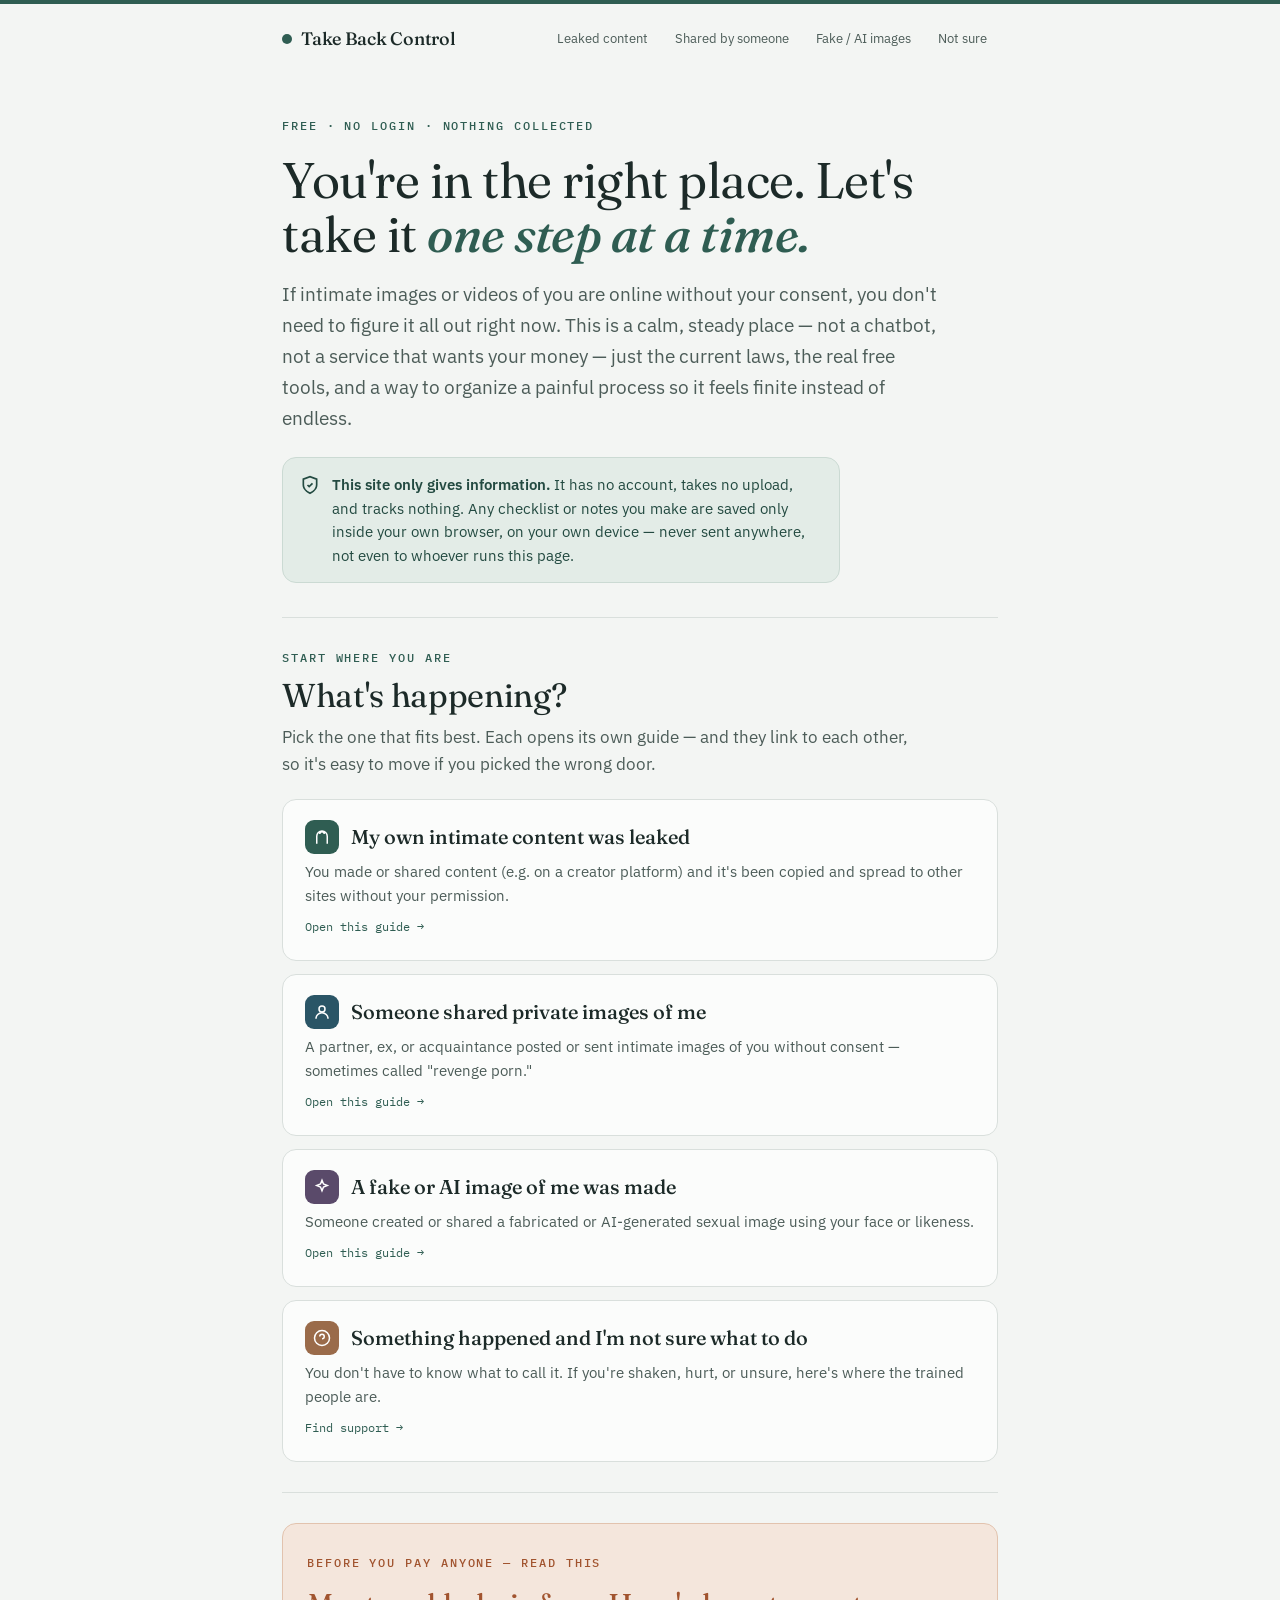
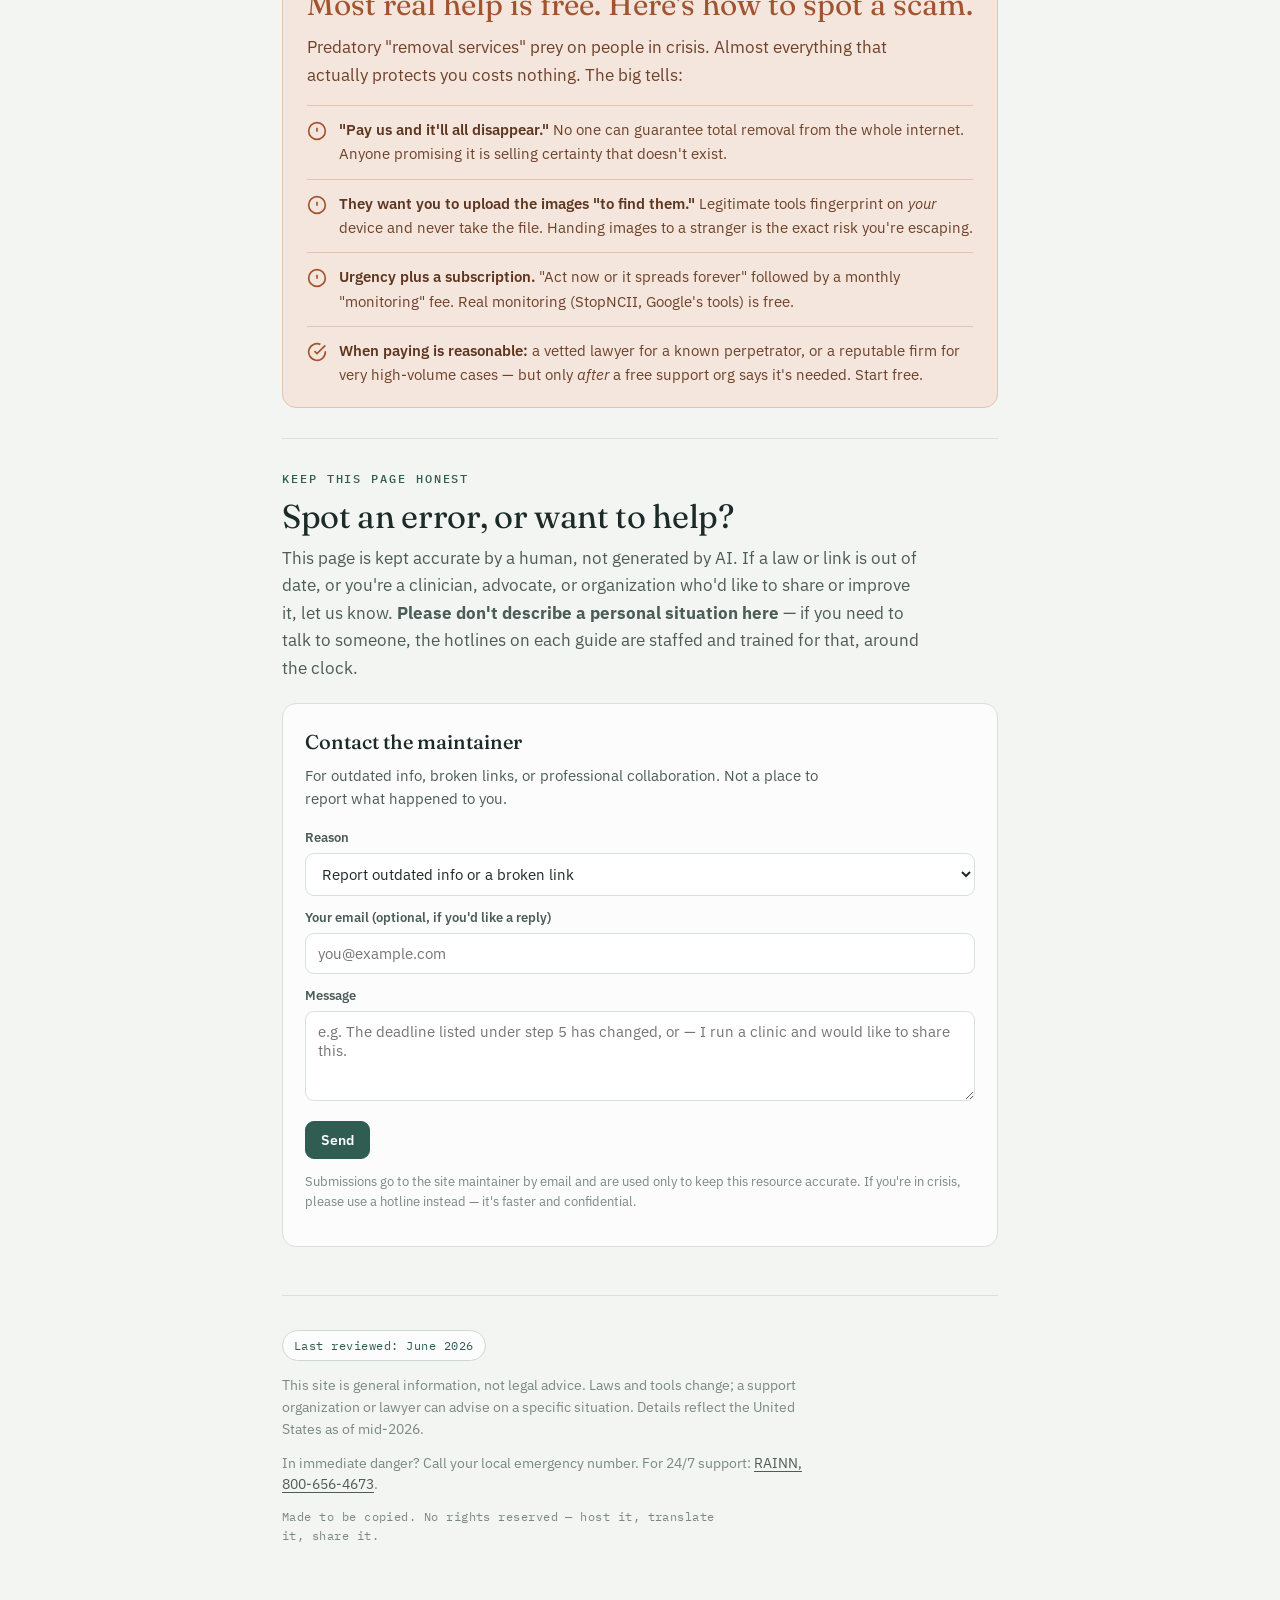
==== index.html @ c0b10c97 "Add files via upload" ====
<!DOCTYPE html>
<html lang="en">
<head>
<meta charset="UTF-8">
<meta name="viewport" content="width=device-width, initial-scale=1.0">
<title>Take Back Control — Free help removing intimate images shared without consent</title>
<meta name="description" content="A calm, free, no-login place to find current resources, the latest laws, and a way to organize the removal of intimate images shared without your consent. No data collected.">
<link rel="preconnect" href="https://fonts.googleapis.com">
<link rel="preconnect" href="https://fonts.gstatic.com" crossorigin>
<link href="https://fonts.googleapis.com/css2?family=Fraunces:opsz,wght@9..144,380;9..144,500;9..144,600&family=IBM+Plex+Sans:wght@400;500;600&family=IBM+Plex+Mono:wght@400;500&display=swap" rel="stylesheet">
<link rel="stylesheet" href="style.css">
<style>:root{--accent:#2F5D52}</style>
</head>
<body data-page="hub">
<div class="topstripe"></div>
<div class="wrap">

  <nav class="nav">
    <a class="brand" href="index.html"><span class="dot"></span>Take Back Control</a>
    <div class="navlinks">
      <a href="leaked.html">Leaked content</a>
      <a href="shared.html">Shared by someone</a>
      <a href="deepfake.html">Fake / AI images</a>
      <a href="not-sure.html">Not sure</a>
    </div>
  </nav>

  <header class="hero">
    <span class="eyebrow">Free · No login · Nothing collected</span>
    <h1>You're in the right place. Let's take it <em>one step at a time.</em></h1>
    <p class="lead">If intimate images or videos of you are online without your consent, you don't need to figure it all out right now. This is a calm, steady place — not a chatbot, not a service that wants your money — just the current laws, the real free tools, and a way to organize a painful process so it feels finite instead of endless.</p>
    <div class="privacy-badge">
      <svg width="20" height="20" viewBox="0 0 24 24" fill="none" stroke="currentColor" stroke-width="2"><path d="M12 22s8-4 8-10V5l-8-3-8 3v7c0 6 8 10 8 10z"/><path d="M9 12l2 2 4-4"/></svg>
      <div><b>This site only gives information.</b> It has no account, takes no upload, and tracks nothing. Any checklist or notes you make are saved only inside your own browser, on your own device — never sent anywhere, not even to whoever runs this page.</div>
    </div>
  </header>

  <hr class="divider">

  <section>
    <div class="sec-head">
      <span class="eyebrow">Start where you are</span>
      <h2>What's happening?</h2>
      <p>Pick the one that fits best. Each opens its own guide — and they link to each other, so it's easy to move if you picked the wrong door.</p>
    </div>
    <div class="doors">

      <a class="door" href="leaked.html">
        <div class="d-top">
          <span class="d-stripe" style="background:#2F5D52">
            <svg width="18" height="18" viewBox="0 0 24 24" fill="none" stroke="currentColor" stroke-width="2"><path d="M15 8a3 3 0 10-6 0M5 21V11a7 7 0 0114 0v10"/></svg>
          </span>
          <h3>My own intimate content was leaked</h3>
        </div>
        <p>You made or shared content (e.g. on a creator platform) and it's been copied and spread to other sites without your permission.</p>
        <span class="go">Open this guide →</span>
      </a>

      <a class="door" href="shared.html">
        <div class="d-top">
          <span class="d-stripe" style="background:#2A5566">
            <svg width="18" height="18" viewBox="0 0 24 24" fill="none" stroke="currentColor" stroke-width="2"><circle cx="12" cy="8" r="4"/><path d="M4 21a8 8 0 0116 0"/></svg>
          </span>
          <h3>Someone shared private images of me</h3>
        </div>
        <p>A partner, ex, or acquaintance posted or sent intimate images of you without consent — sometimes called "revenge porn."</p>
        <span class="go">Open this guide →</span>
      </a>

      <a class="door" href="deepfake.html">
        <div class="d-top">
          <span class="d-stripe" style="background:#5A4A6A">
            <svg width="18" height="18" viewBox="0 0 24 24" fill="none" stroke="currentColor" stroke-width="2"><path d="M12 3l2 5 5 2-5 2-2 5-2-5-5-2 5-2z"/></svg>
          </span>
          <h3>A fake or AI image of me was made</h3>
        </div>
        <p>Someone created or shared a fabricated or AI-generated sexual image using your face or likeness.</p>
        <span class="go">Open this guide →</span>
      </a>

      <a class="door" href="not-sure.html">
        <div class="d-top">
          <span class="d-stripe" style="background:#9A6B4A">
            <svg width="18" height="18" viewBox="0 0 24 24" fill="none" stroke="currentColor" stroke-width="2"><path d="M12 17h.01M12 13a3 3 0 10-3-3"/><circle cx="12" cy="12" r="10"/></svg>
          </span>
          <h3>Something happened and I'm not sure what to do</h3>
        </div>
        <p>You don't have to know what to call it. If you're shaken, hurt, or unsure, here's where the trained people are.</p>
        <span class="go">Find support →</span>
      </a>

    </div>
  </section>

  <hr class="divider">

  <section>
    <div class="scam">
      <span class="eyebrow">Before you pay anyone — read this</span>
      <h2>Most real help is free. Here's how to spot a scam.</h2>
      <p>Predatory "removal services" prey on people in crisis. Almost everything that actually protects you costs nothing. The big tells:</p>
      <div class="flag">
        <svg width="20" height="20" viewBox="0 0 24 24" fill="none" stroke="currentColor" stroke-width="2"><circle cx="12" cy="12" r="10"/><path d="M12 8v5M12 16h.01"/></svg>
        <span><b>"Pay us and it'll all disappear."</b> No one can guarantee total removal from the whole internet. Anyone promising it is selling certainty that doesn't exist.</span>
      </div>
      <div class="flag">
        <svg width="20" height="20" viewBox="0 0 24 24" fill="none" stroke="currentColor" stroke-width="2"><circle cx="12" cy="12" r="10"/><path d="M12 8v5M12 16h.01"/></svg>
        <span><b>They want you to upload the images "to find them."</b> Legitimate tools fingerprint on <i>your</i> device and never take the file. Handing images to a stranger is the exact risk you're escaping.</span>
      </div>
      <div class="flag">
        <svg width="20" height="20" viewBox="0 0 24 24" fill="none" stroke="currentColor" stroke-width="2"><circle cx="12" cy="12" r="10"/><path d="M12 8v5M12 16h.01"/></svg>
        <span><b>Urgency plus a subscription.</b> "Act now or it spreads forever" followed by a monthly "monitoring" fee. Real monitoring (StopNCII, Google's tools) is free.</span>
      </div>
      <div class="flag">
        <svg width="20" height="20" viewBox="0 0 24 24" fill="none" stroke="currentColor" stroke-width="2"><path d="M22 11.08V12a10 10 0 11-5.93-9.14"/><path d="M22 4L12 14.01l-3-3"/></svg>
        <span><b>When paying is reasonable:</b> a vetted lawyer for a known perpetrator, or a reputable firm for very high-volume cases — but only <i>after</i> a free support org says it's needed. Start free.</span>
      </div>
    </div>
  </section>

  <hr class="divider">

  <section>
    <div class="sec-head">
      <span class="eyebrow">Keep this page honest</span>
      <h2>Spot an error, or want to help?</h2>
      <p>This page is kept accurate by a human, not generated by AI. If a law or link is out of date, or you're a clinician, advocate, or organization who'd like to share or improve it, let us know. <b>Please don't describe a personal situation here</b> — if you need to talk to someone, the hotlines on each guide are staffed and trained for that, around the clock.</p>
    </div>
    <div class="contact" id="contact">
      <h3>Contact the maintainer</h3>
      <p class="sub">For outdated info, broken links, or professional collaboration. Not a place to report what happened to you.</p>
      <!-- SET UP: create a free form at https://formspree.io, then paste your form's URL into the action below.
           It will email submissions to the address you register. Replace YOUR_FORM_ID. -->
      <form action="https://formspree.io/f/YOUR_FORM_ID" method="POST">
        <div class="field">
          <label for="reason">Reason</label>
          <select id="reason" name="reason">
            <option>Report outdated info or a broken link</option>
            <option>I'm a clinician / advocate / organization who'd like to help</option>
            <option>Other (not a personal report)</option>
          </select>
        </div>
        <div class="field">
          <label for="email">Your email (optional, if you'd like a reply)</label>
          <input type="email" id="email" name="email" placeholder="you@example.com">
        </div>
        <div class="field">
          <label for="message">Message</label>
          <textarea id="message" name="message" placeholder="e.g. The deadline listed under step 5 has changed, or — I run a clinic and would like to share this."></textarea>
        </div>
        <button class="btn" type="submit">Send</button>
        <p class="note">Submissions go to the site maintainer by email and are used only to keep this resource accurate. If you're in crisis, please use a hotline instead — it's faster and confidential.</p>
      </form>
    </div>
  </section>

  <footer>
    <span class="reviewed">Last reviewed: June 2026</span>
    <p>This site is general information, not legal advice. Laws and tools change; a support organization or lawyer can advise on a specific situation. Details reflect the United States as of mid-2026.</p>
    <p>In immediate danger? Call your local emergency number. For 24/7 support: <a href="tel:18006564673">RAINN, 800-656-4673</a>.</p>
    <p class="made">Made to be copied. No rights reserved — host it, translate it, share it.</p>
  </footer>

</div>
<script src="app.js"></script>
</body>
</html>
---- style.css ----
/* Take Back Control — shared styles
   Edit once, applies to every page. */
:root{
  --paper:#F3F5F3;
  --paper-2:#FBFCFB;
  --ink:#1C2A28;
  --ink-soft:#4C5C58;
  --ink-faint:#7A8884;
  --sage:#2F5D52;
  --sage-deep:#234A41;
  --sage-tint:#E3ECE7;
  --sage-line:#CBDAD3;
  --line:#D9DFDC;
  --clay:#A1542F;
  --clay-tint:#F4E6DC;
  --clay-line:#E2C3AE;
  --accent:#2F5D52;        /* per-page override sets this */
  --radius:14px;
  --maxw:760px;
}
*{box-sizing:border-box}
html{scroll-behavior:smooth}
@media (prefers-reduced-motion:reduce){html{scroll-behavior:auto}*{animation:none!important;transition:none!important}}
body{
  margin:0;background:var(--paper);color:var(--ink);
  font-family:"IBM Plex Sans",system-ui,sans-serif;
  font-size:17px;line-height:1.62;-webkit-font-smoothing:antialiased;
}
.topstripe{height:4px;background:var(--accent)}
.wrap{max-width:var(--maxw);margin:0 auto;padding:0 22px}
a{color:var(--sage-deep);text-underline-offset:3px;text-decoration-thickness:1px}
a:focus-visible,button:focus-visible,summary:focus-visible{outline:3px solid var(--accent);outline-offset:2px;border-radius:4px}

/* NAV */
.nav{display:flex;align-items:center;justify-content:space-between;gap:14px;padding:18px 0;flex-wrap:wrap}
.brand{font-family:"Fraunces",serif;font-weight:500;font-size:18px;color:var(--ink);text-decoration:none;letter-spacing:-.01em;display:flex;align-items:center;gap:9px}
.brand .dot{width:10px;height:10px;border-radius:50%;background:var(--accent);flex:none}
.navlinks{display:flex;gap:5px;flex-wrap:wrap}
.navlinks a{font-size:13px;text-decoration:none;color:var(--ink-soft);padding:5px 10px;border-radius:100px;border:1px solid transparent}
.navlinks a:hover{background:var(--paper-2);border-color:var(--line)}
.navlinks a.here{background:var(--sage-tint);border-color:var(--sage-line);color:var(--sage-deep);font-weight:500}

.eyebrow{font-family:"IBM Plex Mono",monospace;font-size:12px;letter-spacing:.16em;text-transform:uppercase;color:var(--accent);font-weight:500}

/* HERO */
.hero{padding:38px 0 34px}
.hero .eyebrow{display:inline-block;margin-bottom:18px}
.hero h1{font-family:"Fraunces",serif;font-weight:380;font-size:clamp(32px,5.6vw,50px);line-height:1.08;letter-spacing:-.01em;margin:0 0 18px}
.hero h1 em{font-style:italic;color:var(--accent);font-weight:500}
.hero .lead{font-size:19px;color:var(--ink-soft);max-width:60ch;margin:0 0 24px}

.privacy-badge{display:flex;gap:12px;align-items:flex-start;background:var(--sage-tint);border:1px solid var(--sage-line);border-radius:var(--radius);padding:15px 17px;font-size:14.5px;color:var(--sage-deep);max-width:62ch}
.privacy-badge svg{flex:none;margin-top:2px}
.privacy-badge b{font-weight:600}

section{padding:30px 0}
.divider{height:1px;background:var(--line);border:0;margin:0}
.sec-head{margin-bottom:20px}
.sec-head .eyebrow{display:block;margin-bottom:9px}
.sec-head h2{font-family:"Fraunces",serif;font-weight:400;font-size:clamp(25px,4.3vw,33px);line-height:1.12;margin:0;letter-spacing:-.01em}
.sec-head p{color:var(--ink-soft);margin:10px 0 0;max-width:64ch}

/* DOORS (hub) */
.doors{display:grid;gap:13px}
.door{display:block;text-decoration:none;background:var(--paper-2);border:1px solid var(--line);border-radius:var(--radius);padding:20px 22px;color:var(--ink);transition:border-color .15s,transform .15s}
.door:hover{border-color:var(--sage-line);transform:translateY(-1px)}
.door .d-top{display:flex;align-items:center;gap:12px;margin-bottom:6px}
.door .d-stripe{width:34px;height:34px;border-radius:9px;flex:none;display:flex;align-items:center;justify-content:center;color:#fff}
.door h3{font-family:"Fraunces",serif;font-weight:500;font-size:20px;margin:0}
.door p{margin:0;color:var(--ink-soft);font-size:15px}
.door .go{font-family:"IBM Plex Mono",monospace;font-size:12px;color:var(--accent);margin-top:9px;display:inline-flex;align-items:center;gap:5px}

/* REFRAMES */
.reframes{display:grid;gap:14px}
.reframe{background:var(--paper-2);border:1px solid var(--line);border-radius:var(--radius);padding:20px 22px}
.reframe h3{font-family:"Fraunces",serif;font-weight:500;font-size:20px;margin:0 0 7px;display:flex;align-items:baseline;gap:10px}
.reframe h3 .ix{font-family:"IBM Plex Mono",monospace;font-size:12px;color:var(--accent);font-weight:500;letter-spacing:.08em}
.reframe p{margin:0;color:var(--ink-soft);font-size:15.5px}
.reframe p b{color:var(--ink);font-weight:600}

/* STEP SPINE */
.steps{position:relative;margin-top:8px}
.steps::before{content:"";position:absolute;left:19px;top:14px;bottom:14px;width:2px;background:var(--sage-line)}
.step{position:relative;padding:0 0 30px 56px}
.step:last-child{padding-bottom:0}
.node{position:absolute;left:0;top:0;width:40px;height:40px;border-radius:50%;background:var(--accent);color:#fff;display:flex;align-items:center;justify-content:center;font-family:"IBM Plex Mono",monospace;font-weight:500;font-size:15px;border:4px solid var(--paper);z-index:1}
.step h3{font-family:"Fraunces",serif;font-weight:500;font-size:21px;margin:5px 0 4px}
.step .meta{display:flex;flex-wrap:wrap;gap:7px;margin:0 0 12px}
.tag{font-family:"IBM Plex Mono",monospace;font-size:11.5px;letter-spacing:.04em;padding:3px 9px;border-radius:100px;border:1px solid var(--line);background:var(--paper-2);color:var(--ink-soft)}
.tag.who{background:var(--sage-tint);border-color:var(--sage-line);color:var(--sage-deep)}
.step p{margin:0 0 10px;color:var(--ink-soft)}
.step p:last-child{margin-bottom:0}
.step .do{color:var(--ink)}
.step ul{margin:6px 0 10px;padding-left:20px;color:var(--ink-soft)}
.step li{margin-bottom:5px}
.linkrow{display:flex;flex-wrap:wrap;gap:8px;margin-top:6px}
.pill{display:inline-flex;align-items:center;gap:6px;font-size:13.5px;font-weight:500;text-decoration:none;background:var(--paper-2);border:1px solid var(--sage-line);color:var(--sage-deep);padding:7px 13px;border-radius:100px}
.pill:hover{background:var(--sage-tint)}
.pill svg{flex:none}

/* SPLIT */
.split{display:grid;grid-template-columns:1fr 1fr;gap:14px}
.split .col{background:var(--paper-2);border:1px solid var(--line);border-radius:var(--radius);padding:18px 20px}
.split .col h3{font-weight:600;font-size:15px;margin:0 0 12px}
.split .col.person h3{color:var(--sage-deep)}
.split ul{margin:0;padding-left:18px;font-size:15px;color:var(--ink-soft)}
.split li{margin-bottom:7px}

/* CALLOUT (per-page emphasis) */
.callout{background:var(--sage-tint);border:1px solid var(--sage-line);border-radius:var(--radius);padding:18px 20px;font-size:15.5px;color:var(--sage-deep)}
.callout b{font-weight:600}
.callout.warn{background:var(--clay-tint);border-color:var(--clay-line);color:#6e4129}
.callout.warn b{color:#5e3620}

/* SCAMS */
.scam{background:var(--clay-tint);border:1px solid var(--clay-line);border-radius:var(--radius);padding:24px 24px 8px}
.scam .eyebrow{color:var(--clay)}
.scam h2{color:var(--clay);font-family:"Fraunces",serif;font-weight:400;font-size:clamp(24px,4vw,30px);margin:6px 0 4px}
.scam>p{color:#6e4129;max-width:64ch;margin:0 0 16px}
.flag{display:flex;gap:12px;padding:12px 0;border-top:1px solid var(--clay-line)}
.flag svg{flex:none;margin-top:3px;color:var(--clay)}
.flag b{font-weight:600;color:#5e3620}
.flag span{font-size:15px;color:#6e4129}

/* TOOL */
.tool{background:var(--paper-2);border:1px solid var(--line);border-radius:var(--radius);overflow:hidden}
.tool .tool-head{padding:18px 22px;border-bottom:1px solid var(--line);background:var(--sage-tint)}
.tool .tool-head h3{margin:0;font-family:"Fraunces",serif;font-weight:500;font-size:19px;color:var(--sage-deep)}
.tool .tool-head p{margin:6px 0 0;font-size:13.5px;color:var(--sage-deep)}
.tool-body{padding:20px 22px}
.checklist{list-style:none;margin:0 0 4px;padding:0}
.checklist li{display:flex;align-items:flex-start;gap:11px;padding:10px 0;border-bottom:1px dashed var(--line)}
.checklist li:last-child{border-bottom:0}
.checklist input[type=checkbox]{flex:none;width:20px;height:20px;margin-top:1px;accent-color:var(--accent);cursor:pointer}
.checklist label{font-size:15.5px;cursor:pointer}
.checklist .done label{color:var(--ink-faint);text-decoration:line-through}
.progress{height:8px;background:var(--line);border-radius:100px;overflow:hidden;margin:4px 0 0}
.progress i{display:block;height:100%;width:0;background:var(--accent);transition:width .35s ease}
.ptext{font-family:"IBM Plex Mono",monospace;font-size:12px;color:var(--ink-faint);margin:8px 0 0}
.log{margin-top:24px}
.log h4{font-size:14px;font-weight:600;margin:0 0 4px}
.log .hint{font-size:13px;color:var(--ink-faint);margin:0 0 12px}
.log-grid{display:grid;grid-template-columns:1.4fr 1fr .9fr auto;gap:8px;margin-bottom:10px}
.log-grid input,.log-grid select{font-family:inherit;font-size:14px;padding:9px 10px;border:1px solid var(--line);border-radius:9px;background:#fff;color:var(--ink);width:100%}
.log-grid input:focus,.log-grid select:focus{outline:none;border-color:var(--accent)}
.btn{font-family:inherit;font-size:14px;font-weight:600;cursor:pointer;border-radius:9px;padding:9px 15px;border:1px solid var(--accent);background:var(--accent);color:#fff;white-space:nowrap}
.btn:hover{filter:brightness(.92)}
.btn.ghost{background:transparent;color:var(--sage-deep);border-color:var(--sage-line)}
.btn.ghost:hover{background:var(--sage-tint);filter:none}
.entries{list-style:none;margin:0;padding:0}
.entries li{display:grid;grid-template-columns:1fr auto;gap:10px;align-items:center;padding:11px 0;border-top:1px solid var(--line);font-size:14.5px}
.entries .e-main{min-width:0}
.entries .e-url{font-weight:500;word-break:break-all}
.entries .e-sub{font-family:"IBM Plex Mono",monospace;font-size:11.5px;color:var(--ink-faint);margin-top:2px}
.entries .e-status{font-family:"IBM Plex Mono",monospace;font-size:11px;padding:2px 8px;border-radius:100px;border:1px solid var(--line);color:var(--ink-soft);background:var(--paper)}
.entries .x{border:0;background:none;cursor:pointer;color:var(--ink-faint);font-size:18px;line-height:1;padding:2px 6px;border-radius:6px}
.entries .x:hover{color:var(--clay);background:var(--clay-tint)}
.log-actions{display:flex;gap:9px;margin-top:14px;flex-wrap:wrap}
.empty{font-size:14px;color:var(--ink-faint);font-style:italic;padding:14px 0 2px}

/* TEMPLATES */
.tmpl{border:1px solid var(--line);border-radius:var(--radius);background:var(--paper-2);margin-bottom:14px;overflow:hidden}
.tmpl summary{cursor:pointer;list-style:none;padding:16px 20px;font-weight:600;font-size:15.5px;display:flex;align-items:center;justify-content:space-between;gap:12px}
.tmpl summary::-webkit-details-marker{display:none}
.tmpl summary .chev{transition:transform .2s ease;color:var(--accent)}
.tmpl[open] summary .chev{transform:rotate(90deg)}
.tmpl .tmpl-body{padding:0 20px 18px}
.tmpl pre{font-family:"IBM Plex Mono",monospace;font-size:13px;line-height:1.6;white-space:pre-wrap;background:var(--paper);border:1px solid var(--line);border-radius:10px;padding:15px;margin:0 0 12px;color:var(--ink)}
.copy{font-size:13px;font-weight:600;cursor:pointer;border:1px solid var(--sage-line);background:#fff;color:var(--sage-deep);padding:7px 13px;border-radius:8px}
.copy:hover{background:var(--sage-tint)}

/* RESOURCES */
.res{display:grid;gap:12px}
.res a.card{display:block;text-decoration:none;background:var(--paper-2);border:1px solid var(--line);border-radius:var(--radius);padding:17px 20px;color:var(--ink)}
.res a.card:hover{border-color:var(--sage-line);background:var(--sage-tint)}
.res .r-top{display:flex;align-items:baseline;justify-content:space-between;gap:10px}
.res .r-name{font-weight:600;font-size:16px;color:var(--sage-deep)}
.res .r-tag{font-family:"IBM Plex Mono",monospace;font-size:11px;color:var(--ink-faint);letter-spacing:.04em}
.res .r-desc{font-size:14.5px;color:var(--ink-soft);margin-top:5px}
.hotline{background:var(--accent);color:#fff;border-radius:var(--radius);padding:20px 22px;margin-bottom:4px}
.hotline .r-name,.hotline .r-num{color:#fff}
.hotline .r-num{font-family:"Fraunces",serif;font-size:25px;font-weight:500;display:block;margin:6px 0 4px;letter-spacing:.01em}
.hotline a{color:#fff;font-weight:600}
.hotline .r-desc{color:#e2efe9}

/* FAQ */
.faq details{border-bottom:1px solid var(--line)}
.faq summary{cursor:pointer;list-style:none;padding:16px 0;font-weight:600;font-size:16px;display:flex;justify-content:space-between;gap:14px}
.faq summary::-webkit-details-marker{display:none}
.faq summary .chev{flex:none;transition:transform .2s ease;color:var(--accent)}
.faq details[open] summary .chev{transform:rotate(90deg)}
.faq .ans{padding:0 0 18px;color:var(--ink-soft);font-size:15.5px;max-width:66ch}
.faq .ans p{margin:0 0 10px}
.faq .ans p:last-child{margin:0}

/* CONTACT */
.contact{background:var(--paper-2);border:1px solid var(--line);border-radius:var(--radius);padding:22px}
.contact h3{font-family:"Fraunces",serif;font-weight:500;font-size:20px;margin:0 0 6px}
.contact p.sub{color:var(--ink-soft);font-size:14.5px;margin:0 0 16px;max-width:60ch}
.contact .field{margin-bottom:11px}
.contact label{display:block;font-size:13px;font-weight:600;margin-bottom:5px;color:var(--ink-soft)}
.contact select,.contact input,.contact textarea{font-family:inherit;font-size:15px;width:100%;padding:10px 12px;border:1px solid var(--line);border-radius:9px;background:#fff;color:var(--ink)}
.contact textarea{min-height:90px;resize:vertical}
.contact select:focus,.contact input:focus,.contact textarea:focus{outline:none;border-color:var(--accent)}
.contact .note{font-size:12.5px;color:var(--ink-faint);margin-top:12px}

/* FOOTER */
footer{padding:34px 0 56px;border-top:1px solid var(--line);margin-top:18px}
footer .reviewed{font-family:"IBM Plex Mono",monospace;font-size:12px;letter-spacing:.04em;color:var(--accent);margin:0 0 14px;display:inline-block;border:1px solid var(--sage-line);background:var(--paper-2);padding:5px 11px;border-radius:100px}
footer p{font-size:13.5px;color:var(--ink-faint);max-width:66ch;margin:0 0 12px}
footer .made{font-family:"IBM Plex Mono",monospace;font-size:11.5px;letter-spacing:.04em;color:var(--ink-faint)}
footer a{color:var(--ink-soft)}

@media(max-width:620px){
  .split{grid-template-columns:1fr}
  .log-grid{grid-template-columns:1fr 1fr}
  .log-grid .btn{grid-column:1/-1}
  .hero{padding:30px 0 28px}
}
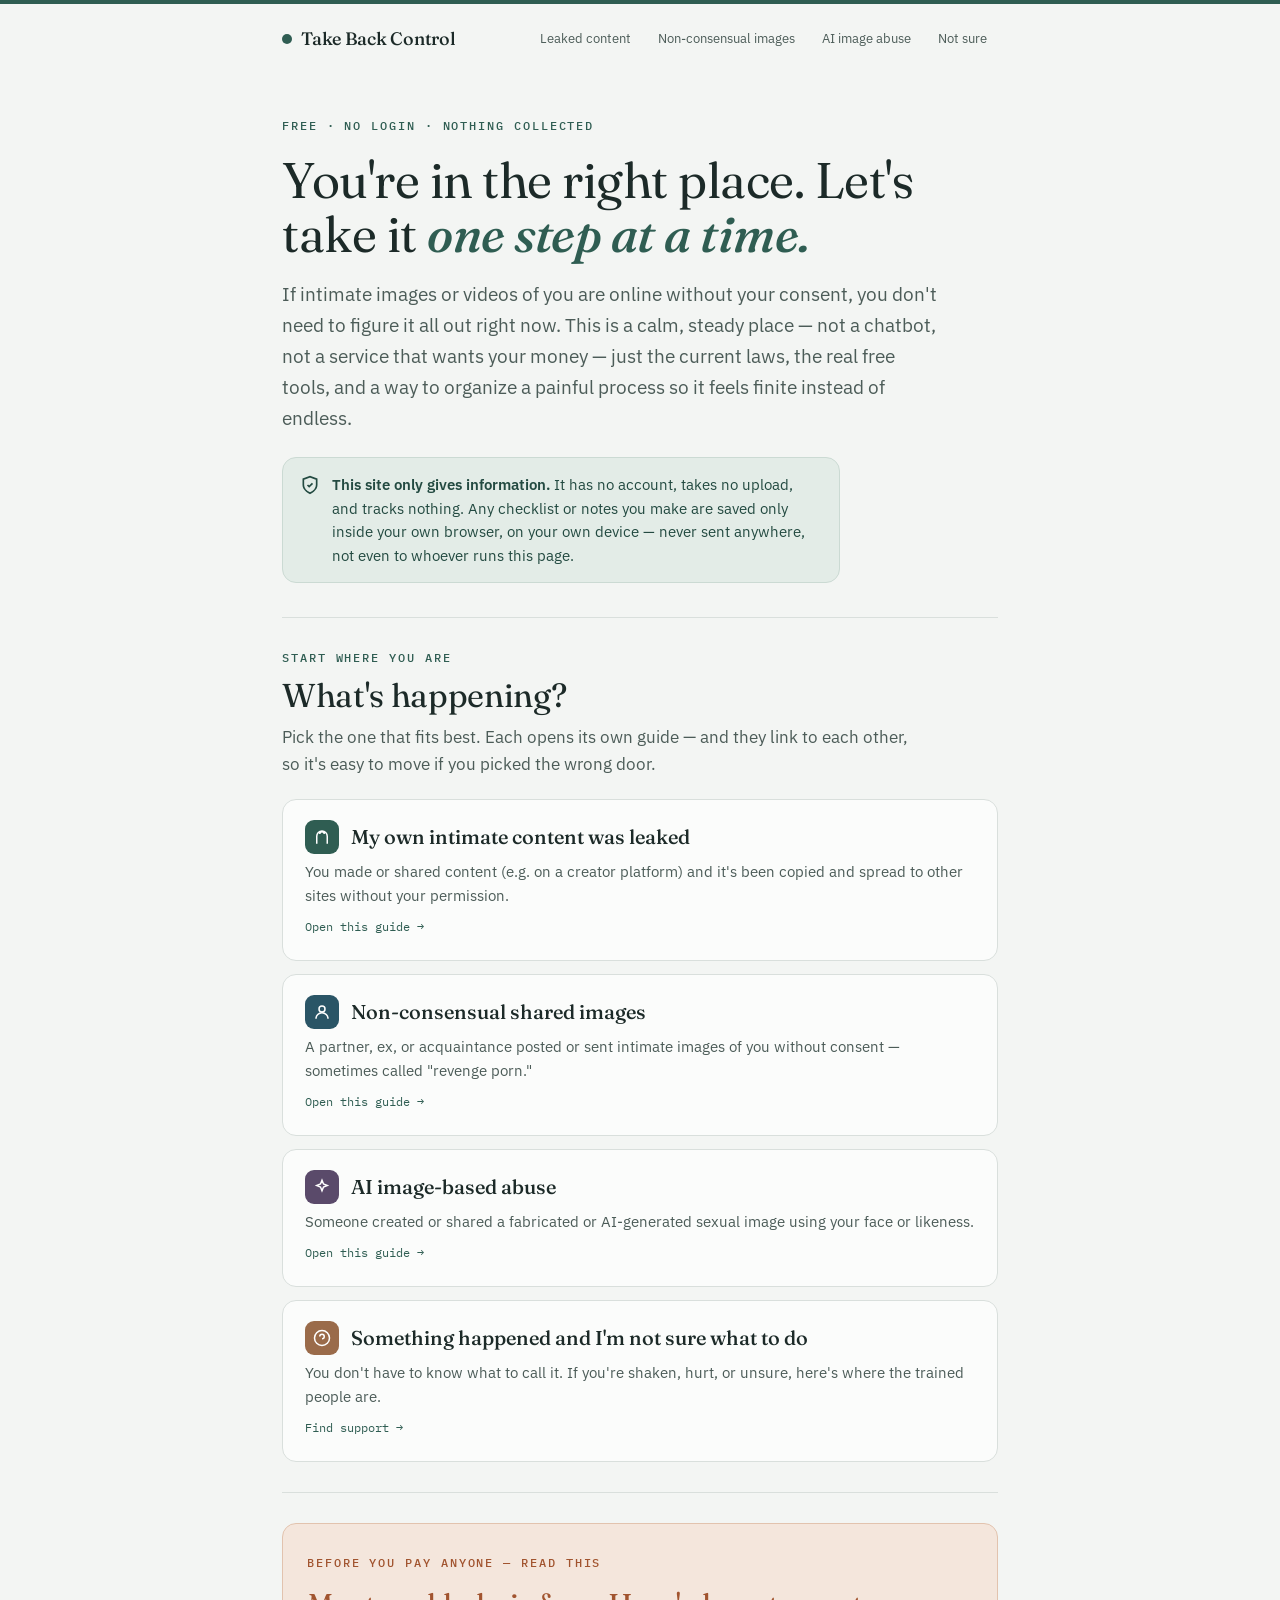
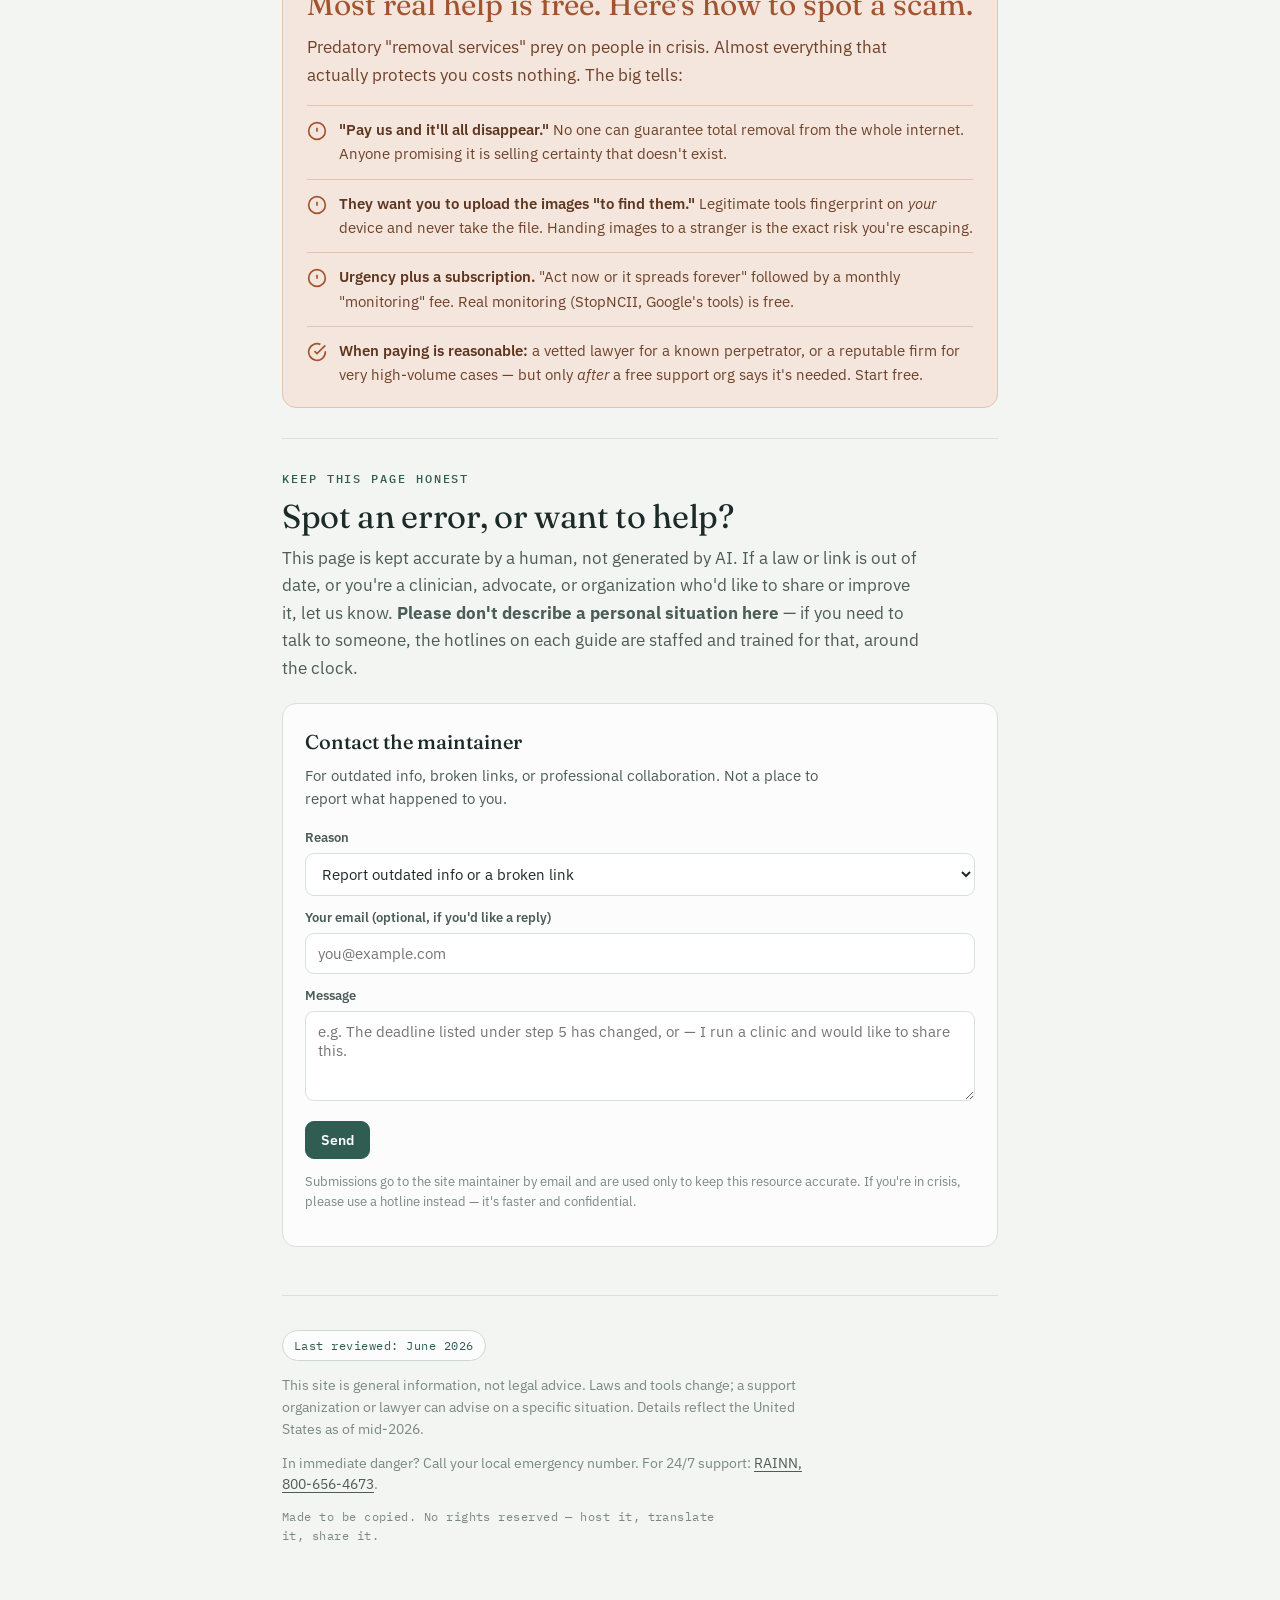
==== commit aee2e3d5: "Add files via upload" ====
--- a/index.html
+++ b/index.html
@@ -19,9 +19,9 @@
     <a class="brand" href="index.html"><span class="dot"></span>Take Back Control</a>
     <div class="navlinks">
       <a href="leaked.html">Leaked content</a>
-      <a href="shared.html">Shared by someone</a>
-      <a href="deepfake.html">Fake / AI images</a>
-      <a href="not-sure.html">Not sure</a>
+      <a href="shared-without-consent.html">Non-consensual images</a>
+      <a href="ai-image-abuse.html">AI image abuse</a>
+      <a href="non-consensual.html">Not sure</a>
     </div>
   </nav>
 
@@ -56,29 +56,29 @@
         <span class="go">Open this guide →</span>
       </a>
 
-      <a class="door" href="shared.html">
+      <a class="door" href="shared-without-consent.html">
         <div class="d-top">
           <span class="d-stripe" style="background:#2A5566">
             <svg width="18" height="18" viewBox="0 0 24 24" fill="none" stroke="currentColor" stroke-width="2"><circle cx="12" cy="8" r="4"/><path d="M4 21a8 8 0 0116 0"/></svg>
           </span>
-          <h3>Someone shared private images of me</h3>
+          <h3>Non-consensual shared images</h3>
         </div>
         <p>A partner, ex, or acquaintance posted or sent intimate images of you without consent — sometimes called "revenge porn."</p>
         <span class="go">Open this guide →</span>
       </a>
 
-      <a class="door" href="deepfake.html">
+      <a class="door" href="ai-image-abuse.html">
         <div class="d-top">
           <span class="d-stripe" style="background:#5A4A6A">
             <svg width="18" height="18" viewBox="0 0 24 24" fill="none" stroke="currentColor" stroke-width="2"><path d="M12 3l2 5 5 2-5 2-2 5-2-5-5-2 5-2z"/></svg>
           </span>
-          <h3>A fake or AI image of me was made</h3>
+          <h3>AI image-based abuse</h3>
         </div>
         <p>Someone created or shared a fabricated or AI-generated sexual image using your face or likeness.</p>
         <span class="go">Open this guide →</span>
       </a>
 
-      <a class="door" href="not-sure.html">
+      <a class="door" href="non-consensual.html">
         <div class="d-top">
           <span class="d-stripe" style="background:#9A6B4A">
             <svg width="18" height="18" viewBox="0 0 24 24" fill="none" stroke="currentColor" stroke-width="2"><path d="M12 17h.01M12 13a3 3 0 10-3-3"/><circle cx="12" cy="12" r="10"/></svg>
